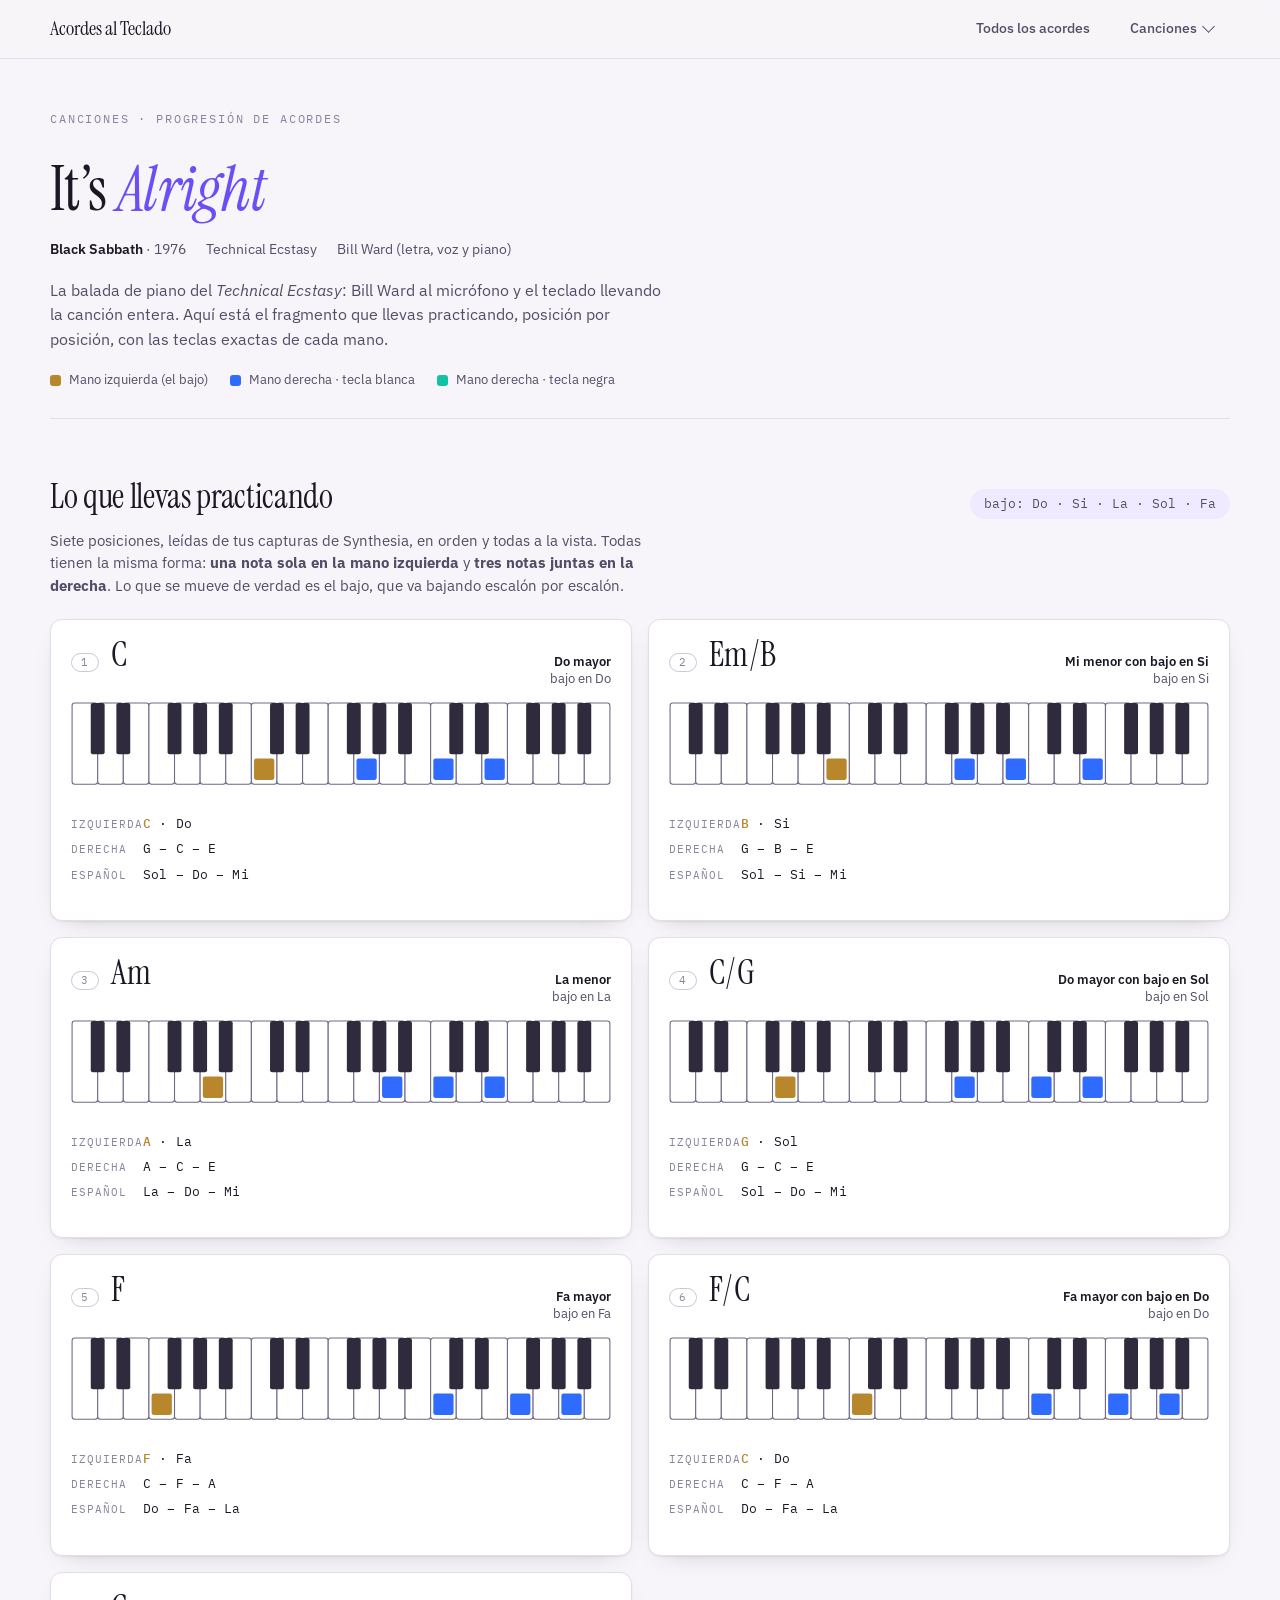
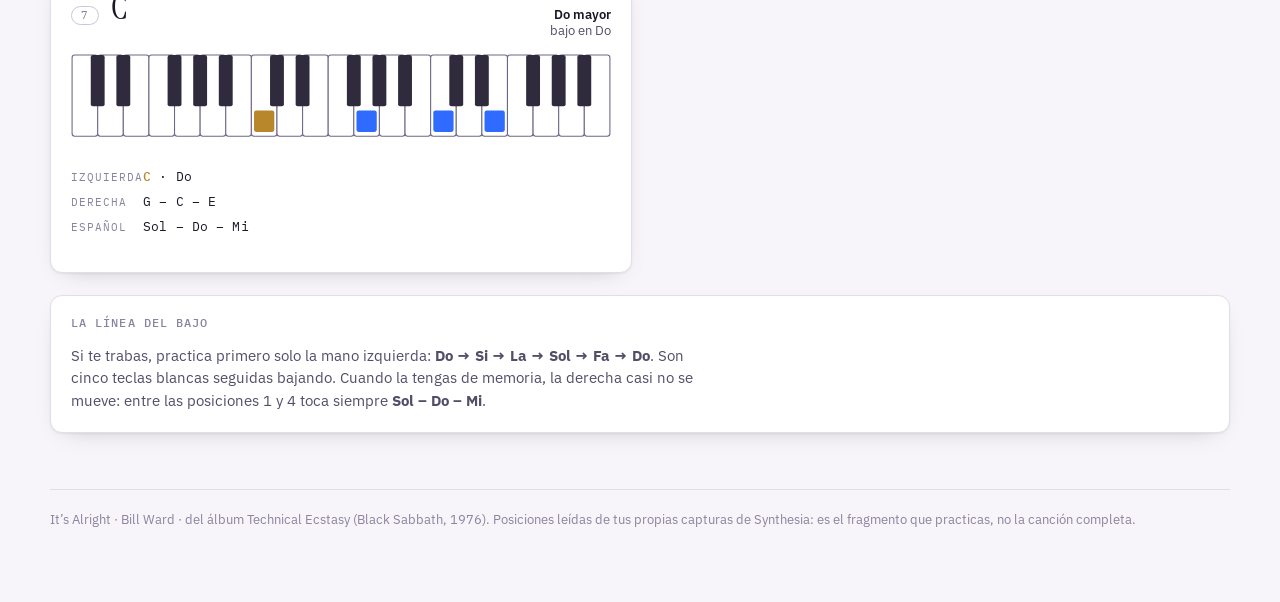
==== its-alright.html @ 82f92e41 "Add nav menu and It's Alright song page Extract the shared CSS into styles.css and the chord data, k" ====
<!doctype html>
<html lang="es">
<head>
<meta charset="utf-8">
<meta name="viewport" content="width=device-width, initial-scale=1, viewport-fit=cover">
<title>It’s Alright · Acordes al Teclado</title>
<link rel="stylesheet" href="https://fonts.googleapis.com/css2?family=Instrument+Serif:ital@0;1&family=IBM+Plex+Sans:wght@400;500;600&family=IBM+Plex+Mono:wght@400;500&display=swap">
<link rel="stylesheet" href="styles.css">
</head>
<body>

<nav class="site-nav">
  <div class="bar">
    <a class="brand" href="acordes-piano.html">Acordes al Teclado</a>
    <ul class="nav-list">
      <li><a class="nav-link" href="acordes-piano.html">Todos los acordes</a></li>
      <li class="drop">
        <button type="button" aria-expanded="false" aria-controls="menu-canciones">Canciones <i class="caret"></i></button>
        <ul class="menu" id="menu-canciones">
          <li><a href="its-alright.html" aria-current="page">It&rsquo;s Alright <small>Black Sabbath</small></a></li>
        </ul>
      </li>
    </ul>
  </div>
</nav>

<div class="wrap">

  <header class="hero song-head">
    <p class="eyebrow">Canciones · progresión de acordes</p>
    <h1>It’s <em>Alright</em></h1>
    <div class="meta">
      <span><b>Black Sabbath</b> · 1976</span>
      <span>Technical Ecstasy</span>
      <span>Bill Ward (letra, voz y piano)</span>
    </div>
    <p class="lede">La balada de piano del <i>Technical Ecstasy</i>: Bill Ward al micrófono y el teclado llevando la canción entera. Aquí está el fragmento que llevas practicando, posición por posición, con las teclas exactas de cada mano.</p>
    <div class="legend">
      <span><i class="dot r"></i> Mano izquierda (el bajo)</span>
      <span><i class="dot"></i> Mano derecha · tecla blanca</span>
      <span><i class="dot b"></i> Mano derecha · tecla negra</span>
    </div>
  </header>

  <section>
    <div class="sec-head">
      <h2>Lo que llevas practicando</h2>
      <span class="formula" id="bassline">bajo: Do · Si · La · Sol · Fa</span>
    </div>
    <p class="sec-note">Siete posiciones, leídas de tus capturas de Synthesia, en orden y todas a la vista. Todas tienen la misma forma: <b>una nota sola en la mano izquierda</b> y <b>tres notas juntas en la derecha</b>. Lo que se mueve de verdad es el bajo, que va bajando escalón por escalón.</p>

    <div class="grid two" id="steps"></div>

    <div class="part" style="margin-top:22px">
      <h3>La línea del bajo</h3>
      <p class="sec-note" style="margin:0">Si te trabas, practica primero solo la mano izquierda: <b>Do → Si → La → Sol → Fa → Do</b>. Son cinco teclas blancas seguidas bajando. Cuando la tengas de memoria, la derecha casi no se mueve: entre las posiciones 1 y 4 toca siempre <b>Sol – Do – Mi</b>.</p>
    </div>
  </section>

  <footer>
    It’s Alright · Bill Ward · del álbum Technical Ecstasy (Black Sabbath, 1976). Posiciones leídas de tus propias capturas de Synthesia: es el fragmento que practicas, no la canción completa.
  </footer>
</div>

<script src="chords.js"></script>
<script src="nav.js"></script>
<script>
(function(){
  // Cada paso: bajo y mano derecha en semitonos sobre un teclado de 3 octavas
  // (octava baja = mano izquierda, las dos de arriba = mano derecha).
  var STEPS = [
    { name: "C",    es: "Do mayor",                 bass: 12, rh: [19, 24, 28] },
    { name: "Em/B", es: "Mi menor con bajo en Si",  bass: 11, rh: [19, 23, 28] },
    { name: "Am",   es: "La menor",                 bass: 9,  rh: [21, 24, 28] },
    { name: "C/G",  es: "Do mayor con bajo en Sol", bass: 7,  rh: [19, 24, 28] },
    { name: "F",    es: "Fa mayor",                 bass: 5,  rh: [24, 29, 33] },
    { name: "F/C",  es: "Fa mayor con bajo en Do",  bass: 12, rh: [24, 29, 33] },
    { name: "C",    es: "Do mayor",                 bass: 12, rh: [19, 24, 28] }
  ];

  function en(st){ return st.map(Acordes.nameEn).join(' – '); }
  function es(st){ return st.map(Acordes.nameEs).join(' – '); }

  function card(s, i){
    return '<article class="chord">' +
      '<div class="chord-top">' +
        '<div class="sym"><span class="step-n">' + (i + 1) + '</span>' + s.name + '</div>' +
        '<div class="es"><strong>' + s.es + '</strong>bajo en ' + Acordes.nameEs(s.bass) + '</div>' +
      '</div>' +
      Acordes.keyboard([s.bass].concat(s.rh), 3) +
      '<dl class="rows">' +
        '<div class="row"><dt>Izquierda</dt><dd><span class="r1">' + Acordes.nameEn(s.bass) +
          '</span> · ' + Acordes.nameEs(s.bass) + '</dd></div>' +
        '<div class="row"><dt>Derecha</dt><dd>' + en(s.rh) + '</dd></div>' +
        '<div class="row"><dt>Español</dt><dd>' + es(s.rh) + '</dd></div>' +
      '</dl>' +
      '</article>';
  }

  document.getElementById('steps').innerHTML = STEPS.map(card).join('');
})();
</script>
</body>
</html>
---- styles.css ----
*{box-sizing:border-box;}
  html{color-scheme:light dark;}
  body{margin:0;}
  img,svg{max-width:100%;}
  [hidden]{display:none!important;}

  :root{
    --ink:#1b1826;
    --ink-soft:#544d68;
    --ink-faint:#8b829f;
    --paper:#f7f5f9;
    --surface:#ffffff;
    --line:#e2dee9;
    --line-strong:#cdc6da;
    --accent:#6c4df6;
    --accent-soft:#efeaff;
    --brass:#b8862b;
    --key-white:#ffffff;
    --key-black:#2f2b3d;
    --key-edge:#6f6885;
    --key-on:#2f6bff;
    --key-on-black:#13c2a6;
    --shadow:0 1px 2px rgba(27,24,38,.06), 0 8px 24px -16px rgba(27,24,38,.35);
    color-scheme: light;
  }
  @media (prefers-color-scheme: dark){
    :root:not([data-theme="light"]){
      --ink:#efecf6;
      --ink-soft:#b3abc6;
      --ink-faint:#837a97;
      --paper:#131120;
      --surface:#1c1930;
      --line:#2e2945;
      --line-strong:#413a5e;
      --accent:#a48dff;
      --accent-soft:#2a2350;
      --brass:#e0b45f;
      --key-white:#e8e5f0;
      --key-black:#3b3650;
      --key-edge:#7d7596;
      --key-on:#5b8cff;
      --key-on-black:#1fd8b9;
      --shadow:0 1px 2px rgba(0,0,0,.4), 0 10px 28px -18px rgba(0,0,0,.9);
      color-scheme: dark;
    }
  }
  :root[data-theme="dark"]{
    --ink:#efecf6;
    --ink-soft:#b3abc6;
    --ink-faint:#837a97;
    --paper:#131120;
    --surface:#1c1930;
    --line:#2e2945;
    --line-strong:#413a5e;
    --accent:#a48dff;
    --accent-soft:#2a2350;
    --brass:#e0b45f;
    --key-white:#e8e5f0;
    --key-black:#3b3650;
    --key-edge:#7d7596;
    --key-on:#5b8cff;
    --key-on-black:#1fd8b9;
    --shadow:0 1px 2px rgba(0,0,0,.4), 0 10px 28px -18px rgba(0,0,0,.9);
    color-scheme: dark;
  }

  body{
    background:var(--paper);
    color:var(--ink);
    font-family:"IBM Plex Sans", system-ui, -apple-system, "Segoe UI", sans-serif;
    font-size:15px;
    line-height:1.55;
    -webkit-font-smoothing:antialiased;
  }
  .wrap{
    max-width:1220px;
    margin:0 auto;
    padding-inline:20px;
    padding-block:40px 72px;
  }

  /* ---------- encabezado ---------- */
  header.hero{
    display:grid;
    gap:18px;
    padding-bottom:28px;
    border-bottom:1px solid var(--line);
  }
  .eyebrow{
    font-family:"IBM Plex Mono", ui-monospace, monospace;
    font-size:11.5px;
    letter-spacing:.16em;
    text-transform:uppercase;
    color:var(--ink-faint);
  }
  h1{
    font-family:"Instrument Serif", Georgia, serif;
    font-weight:400;
    font-size:clamp(38px, 7vw, 62px);
    line-height:1.02;
    margin:0;
    text-wrap:balance;
    letter-spacing:-.01em;
  }
  h1 em{ color:var(--accent); font-style:italic; }
  .lede{
    max-width:62ch;
    color:var(--ink-soft);
    margin:0;
    font-size:16px;
  }
  .legend{
    display:flex;
    flex-wrap:wrap;
    gap:10px 22px;
    align-items:center;
    font-size:13px;
    color:var(--ink-soft);
  }
  .legend span{ display:inline-flex; align-items:center; gap:8px; }
  .dot{ width:11px; height:11px; border-radius:3px; background:var(--key-on); }
  .dot.b{ background:var(--key-on-black); }
  .dot.r{ background:var(--brass); }

  /* ---------- secciones ---------- */
  section{ margin-top:52px; }
  .sec-head{
    display:flex;
    align-items:baseline;
    justify-content:space-between;
    gap:16px;
    flex-wrap:wrap;
    margin-bottom:6px;
  }
  h2{
    font-family:"Instrument Serif", Georgia, serif;
    font-weight:400;
    font-size:clamp(26px, 4vw, 34px);
    margin:0;
    letter-spacing:-.01em;
  }
  .formula{
    font-family:"IBM Plex Mono", ui-monospace, monospace;
    font-size:12.5px;
    color:var(--ink-soft);
    background:var(--accent-soft);
    border-radius:999px;
    padding:5px 14px;
  }
  .sec-note{
    color:var(--ink-soft);
    margin:0 0 22px;
    max-width:70ch;
    font-size:14.5px;
  }

  .minor-divider,
  .major-divider{
    display:flex;
    align-items:center;
    gap:14px;
    margin:34px 0 18px;
    color:var(--ink);
  }
  .minor-divider::before,
  .minor-divider::after,
  .major-divider::before,
  .major-divider::after{
    content:"";
    height:1px;
    background:var(--line-strong);
    flex:1;
  }
  .minor-divider span,
  .major-divider span{
    font-family:"IBM Plex Mono", ui-monospace, monospace;
    font-size:12px;
    font-weight:500;
    letter-spacing:.08em;
    text-transform:uppercase;
  }

  /* ---------- rejilla de acordes ---------- */
  .grid{
    display:grid;
    grid-template-columns:repeat(3, minmax(0, 1fr));
    gap:16px;
  }
  @media (max-width:900px){
    .grid{ grid-template-columns:repeat(2, minmax(0, 1fr)); }
  }
  @media (max-width:600px){
    .grid{ grid-template-columns:minmax(0, 1fr); }
  }
  .chord{
    background:var(--surface);
    border:1px solid var(--line);
    border-radius:12px;
    padding:14px 15px 15px;
    display:grid;
    gap:11px;
    align-content:start;
    box-shadow:var(--shadow);
  }
  .chord-top{
    display:flex;
    align-items:baseline;
    justify-content:space-between;
    gap:10px;
  }
  .sym{
    font-family:"Instrument Serif", Georgia, serif;
    font-size:30px;
    line-height:1;
    letter-spacing:.01em;
  }
  .sym sub{
    font-family:"IBM Plex Sans", sans-serif;
    font-size:13px;
    letter-spacing:.02em;
    vertical-align:baseline;
  }
  .es{
    font-size:13px;
    color:var(--ink-soft);
    text-align:right;
    line-height:1.3;
  }
  .es strong{ color:var(--ink); font-weight:600; display:block; }
  .kb{ display:block; width:100%; max-width:392px; height:auto; margin-inline:auto; }
  .rows{ display:grid; gap:5px; }
  .row{
    display:grid;
    grid-template-columns:62px 1fr;
    gap:10px;
    align-items:baseline;
    font-size:13px;
  }
  .row dt{
    font-family:"IBM Plex Mono", ui-monospace, monospace;
    font-size:10.5px;
    letter-spacing:.09em;
    text-transform:uppercase;
    color:var(--ink-faint);
  }
  .row dd{
    margin:0;
    font-family:"IBM Plex Mono", ui-monospace, monospace;
    font-variant-numeric:tabular-nums;
    letter-spacing:.01em;
  }
  .row dd .r1{ color:var(--brass); font-weight:500; }
  .alt{
    font-size:12px;
    color:var(--ink-faint);
    border-top:1px dashed var(--line-strong);
    padding-top:8px;
    margin:0;
  }

  /* ---------- selector ---------- */
  .controls{
    display:flex;
    flex-wrap:wrap;
    gap:14px 18px;
    align-items:center;
    margin-bottom:26px;
  }
  .seg{
    display:inline-flex;
    background:var(--surface);
    border:1px solid var(--line-strong);
    border-radius:999px;
    padding:3px;
    gap:3px;
  }
  .seg button{
    font:inherit;
    font-size:14px;
    font-weight:500;
    color:var(--ink-soft);
    background:none;
    border:0;
    border-radius:999px;
    padding:7px 20px;
    cursor:pointer;
  }
  .seg button[aria-pressed="true"]{
    background:var(--accent);
    color:#fff;
  }
  .roots{
    display:flex;
    flex-wrap:wrap;
    gap:7px;
  }
  .roots button{
    font-family:"IBM Plex Mono", ui-monospace, monospace;
    font-size:14px;
    min-width:48px;
    padding:8px 10px;
    color:var(--ink);
    background:var(--surface);
    border:1px solid var(--line-strong);
    border-radius:9px;
    cursor:pointer;
    transition:background .12s ease, border-color .12s ease;
  }
  .roots button:hover{ border-color:var(--accent); }
  .roots button[aria-pressed="true"]{
    background:var(--accent);
    border-color:var(--accent);
    color:#fff;
    font-weight:500;
  }
  .seg button:focus-visible,
  .roots button:focus-visible,
  .ghost:focus-visible{ outline:2px solid var(--accent); outline-offset:2px; }

  .stage .chord{
    padding:22px 24px 24px;
    gap:16px;
  }
  .stage .kb{ max-width:620px; margin-inline:0; }
  .stage .sym{ font-size:52px; }
  .stage .es{ font-size:15px; }
  .stage .row{ grid-template-columns:96px 1fr; font-size:15px; }
  .stage .row dt{ font-size:11px; }

  .ghost{
    font:inherit;
    font-size:13.5px;
    color:var(--ink-soft);
    background:none;
    border:1px solid var(--line-strong);
    border-radius:999px;
    padding:6px 16px;
    cursor:pointer;
  }
  .ghost:hover{ border-color:var(--accent); color:var(--ink); }
  @media (prefers-reduced-motion:reduce){
    .roots button{ transition:none; }
  }

  footer{
    margin-top:56px;
    padding-top:20px;
    border-top:1px solid var(--line);
    font-size:13px;
    color:var(--ink-faint);
  }
  @media (max-width:420px){
    .row{ grid-template-columns:56px 1fr; }
    .sym{ font-size:26px; }
  }

  /* ---------- navegación ---------- */
  .site-nav{
    position:sticky;
    top:0;
    z-index:20;
    background:color-mix(in srgb, var(--paper) 88%, transparent);
    backdrop-filter:saturate(140%) blur(10px);
    border-bottom:1px solid var(--line);
  }
  .site-nav .bar{
    position:relative;
    max-width:1220px;
    margin:0 auto;
    padding:10px 20px;
    display:flex;
    align-items:center;
    gap:18px;
    flex-wrap:wrap;
  }
  .brand{
    font-family:"Instrument Serif", Georgia, serif;
    font-size:20px;
    color:var(--ink);
    text-decoration:none;
    margin-right:auto;
  }
  .brand:hover{ color:var(--accent); }
  .nav-list{
    list-style:none;
    display:flex;
    align-items:center;
    gap:6px;
    margin:0;
    padding:0;
  }
  .nav-list > li{ position:relative; }
  .nav-link,
  .nav-list .drop > button{
    font:inherit;
    font-size:14px;
    font-weight:500;
    color:var(--ink-soft);
    background:none;
    border:1px solid transparent;
    border-radius:999px;
    padding:7px 16px;
    cursor:pointer;
    text-decoration:none;
    display:inline-flex;
    align-items:center;
    gap:7px;
  }
  .nav-link:hover,
  .nav-list .drop > button:hover{
    color:var(--ink);
    border-color:var(--line-strong);
  }
  .nav-link[aria-current="page"]{
    background:var(--accent);
    border-color:var(--accent);
    color:#fff;
  }
  .nav-list .drop > button[aria-expanded="true"]{
    color:var(--ink);
    border-color:var(--line-strong);
  }
  .caret{
    width:9px;
    height:9px;
    border-right:1.6px solid currentColor;
    border-bottom:1.6px solid currentColor;
    transform:translateY(-2px) rotate(45deg);
    transition:transform .14s ease;
  }
  .drop > button[aria-expanded="true"] .caret{ transform:translateY(1px) rotate(-135deg); }
  .menu{
    position:absolute;
    right:0;
    top:calc(100% + 8px);
    min-width:210px;
    list-style:none;
    margin:0;
    padding:6px;
    background:var(--surface);
    border:1px solid var(--line-strong);
    border-radius:12px;
    box-shadow:var(--shadow);
  }
  .menu a{
    display:block;
    padding:8px 12px;
    border-radius:8px;
    font-size:14px;
    color:var(--ink);
    text-decoration:none;
  }
  .menu a small{
    display:block;
    font-size:12px;
    color:var(--ink-faint);
  }
  .menu a:hover{ background:var(--accent-soft); }
  .menu a[aria-current="page"]{ background:var(--accent); color:#fff; }
  .menu a[aria-current="page"] small{ color:rgba(255,255,255,.8); }
  .nav-link:focus-visible,
  .drop > button:focus-visible,
  .menu a:focus-visible{ outline:2px solid var(--accent); outline-offset:2px; }
  @media (max-width:600px){
    .site-nav .bar{ gap:10px; }
    .brand{ font-size:18px; width:100%; margin-right:0; }
    .nav-list{ width:100%; }
    .nav-list .drop{ position:static; }
    .menu{ left:20px; right:20px; min-width:0; }
  }
  @media (prefers-reduced-motion:reduce){
    .caret{ transition:none; }
  }

  /* ---------- canciones ---------- */
  .song-head .meta{
    display:flex;
    flex-wrap:wrap;
    gap:8px 20px;
    font-size:13.5px;
    color:var(--ink-soft);
  }
  .song-head .meta b{ color:var(--ink); font-weight:600; }
  .part{
    background:var(--surface);
    border:1px solid var(--line);
    border-radius:12px;
    box-shadow:var(--shadow);
    padding:18px 20px 20px;
    margin-bottom:16px;
  }
  .part h3{
    font-family:"IBM Plex Mono", ui-monospace, monospace;
    font-size:12px;
    font-weight:500;
    letter-spacing:.09em;
    text-transform:uppercase;
    color:var(--ink-faint);
    margin:0 0 12px;
  }
  .prog{
    display:flex;
    flex-wrap:wrap;
    gap:8px;
    align-items:stretch;
    font-family:"IBM Plex Mono", ui-monospace, monospace;
  }
  .prog .bar-sep{
    align-self:center;
    color:var(--line-strong);
    font-size:18px;
  }
  .prog button{
    font:inherit;
    font-size:17px;
    color:var(--ink);
    background:var(--paper);
    border:1px solid var(--line-strong);
    border-radius:10px;
    padding:9px 14px;
    cursor:pointer;
    display:grid;
    gap:2px;
    justify-items:start;
    text-align:left;
    min-width:74px;
  }
  .prog button:hover{ border-color:var(--accent); }
  .prog button[aria-pressed="true"]{
    background:var(--accent);
    border-color:var(--accent);
    color:#fff;
  }
  .prog button em{
    font-family:"IBM Plex Sans", sans-serif;
    font-style:normal;
    font-size:11px;
    letter-spacing:.06em;
    color:var(--ink-faint);
  }
  .prog button[aria-pressed="true"] em{ color:rgba(255,255,255,.82); }
  .prog button:focus-visible{ outline:2px solid var(--accent); outline-offset:2px; }
  .lyric{
    margin:12px 0 0;
    font-size:14px;
    color:var(--ink-soft);
    font-style:italic;
  }
  .key-pick{
    display:flex;
    flex-wrap:wrap;
    gap:10px 14px;
    align-items:center;
    margin-bottom:22px;
  }
  .key-pick .label{
    font-family:"IBM Plex Mono", ui-monospace, monospace;
    font-size:11px;
    letter-spacing:.09em;
    text-transform:uppercase;
    color:var(--ink-faint);
  }
  .warn{
    margin:0 0 22px;
    max-width:70ch;
    font-size:14px;
    color:var(--ink-soft);
    background:var(--accent-soft);
    border:1px solid var(--line-strong);
    border-left:3px solid var(--accent);
    border-radius:10px;
    padding:12px 16px;
  }
  .warn b{ color:var(--ink); }
  .stage{ margin-top:22px; }
  .grid.two{ grid-template-columns:repeat(2, minmax(0, 1fr)); }
  @media (max-width:820px){
    .grid.two{ grid-template-columns:minmax(0, 1fr); }
  }
  .grid.two .chord{ padding:18px 20px 20px; gap:14px; }
  .grid.two .kb{ max-width:none; }
  .grid.two .sym{ font-size:34px; display:flex; align-items:baseline; gap:12px; }
  .step-n{
    font-family:"IBM Plex Mono", ui-monospace, monospace;
    font-size:11px;
    letter-spacing:.08em;
    color:var(--ink-faint);
    border:1px solid var(--line-strong);
    border-radius:999px;
    padding:3px 9px;
  }
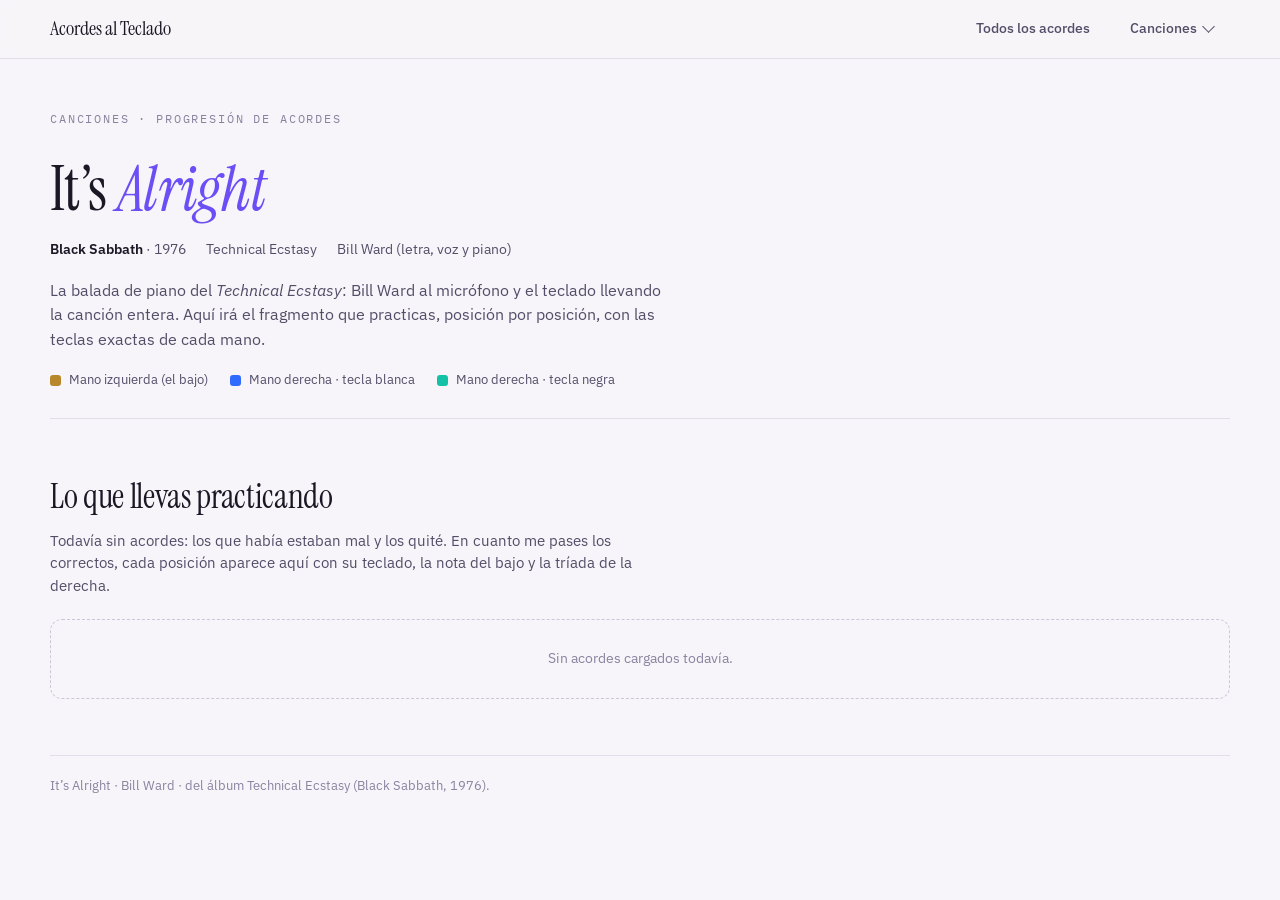
==== commit 0db09c7f: "Remove the It's Alright chords The positions read from the screenshots were wrong, so drop them. The" ====
--- a/its-alright.html
+++ b/its-alright.html
@@ -34,7 +34,7 @@
       <span>Technical Ecstasy</span>
       <span>Bill Ward (letra, voz y piano)</span>
     </div>
-    <p class="lede">La balada de piano del <i>Technical Ecstasy</i>: Bill Ward al micrófono y el teclado llevando la canción entera. Aquí está el fragmento que llevas practicando, posición por posición, con las teclas exactas de cada mano.</p>
+    <p class="lede">La balada de piano del <i>Technical Ecstasy</i>: Bill Ward al micrófono y el teclado llevando la canción entera. Aquí irá el fragmento que practicas, posición por posición, con las teclas exactas de cada mano.</p>
     <div class="legend">
       <span><i class="dot r"></i> Mano izquierda (el bajo)</span>
       <span><i class="dot"></i> Mano derecha · tecla blanca</span>
@@ -45,20 +45,14 @@
   <section>
     <div class="sec-head">
       <h2>Lo que llevas practicando</h2>
-      <span class="formula" id="bassline">bajo: Do · Si · La · Sol · Fa</span>
     </div>
-    <p class="sec-note">Siete posiciones, leídas de tus capturas de Synthesia, en orden y todas a la vista. Todas tienen la misma forma: <b>una nota sola en la mano izquierda</b> y <b>tres notas juntas en la derecha</b>. Lo que se mueve de verdad es el bajo, que va bajando escalón por escalón.</p>
+    <p class="sec-note">Todavía sin acordes: los que había estaban mal y los quité. En cuanto me pases los correctos, cada posición aparece aquí con su teclado, la nota del bajo y la tríada de la derecha.</p>
 
     <div class="grid two" id="steps"></div>
-
-    <div class="part" style="margin-top:22px">
-      <h3>La línea del bajo</h3>
-      <p class="sec-note" style="margin:0">Si te trabas, practica primero solo la mano izquierda: <b>Do → Si → La → Sol → Fa → Do</b>. Son cinco teclas blancas seguidas bajando. Cuando la tengas de memoria, la derecha casi no se mueve: entre las posiciones 1 y 4 toca siempre <b>Sol – Do – Mi</b>.</p>
-    </div>
   </section>
 
   <footer>
-    It’s Alright · Bill Ward · del álbum Technical Ecstasy (Black Sabbath, 1976). Posiciones leídas de tus propias capturas de Synthesia: es el fragmento que practicas, no la canción completa.
+    It’s Alright · Bill Ward · del álbum Technical Ecstasy (Black Sabbath, 1976).
   </footer>
 </div>
 
@@ -68,15 +62,8 @@
 (function(){
   // Cada paso: bajo y mano derecha en semitonos sobre un teclado de 3 octavas
   // (octava baja = mano izquierda, las dos de arriba = mano derecha).
-  var STEPS = [
-    { name: "C",    es: "Do mayor",                 bass: 12, rh: [19, 24, 28] },
-    { name: "Em/B", es: "Mi menor con bajo en Si",  bass: 11, rh: [19, 23, 28] },
-    { name: "Am",   es: "La menor",                 bass: 9,  rh: [21, 24, 28] },
-    { name: "C/G",  es: "Do mayor con bajo en Sol", bass: 7,  rh: [19, 24, 28] },
-    { name: "F",    es: "Fa mayor",                 bass: 5,  rh: [24, 29, 33] },
-    { name: "F/C",  es: "Fa mayor con bajo en Do",  bass: 12, rh: [24, 29, 33] },
-    { name: "C",    es: "Do mayor",                 bass: 12, rh: [19, 24, 28] }
-  ];
+  // Pendiente: rellenar con los acordes correctos.
+  var STEPS = [];
 
   function en(st){ return st.map(Acordes.nameEn).join(' – '); }
   function es(st){ return st.map(Acordes.nameEs).join(' – '); }
@@ -97,7 +84,10 @@
       '</article>';
   }
 
-  document.getElementById('steps').innerHTML = STEPS.map(card).join('');
+  var box = document.getElementById('steps');
+  box.innerHTML = STEPS.length
+    ? STEPS.map(card).join('')
+    : '<p class="empty">Sin acordes cargados todavía.</p>';
 })();
 </script>
 </body>
--- a/styles.css
+++ b/styles.css
@@ -589,3 +589,13 @@
     border-radius:999px;
     padding:3px 9px;
   }
+  .empty{
+    grid-column:1 / -1;
+    margin:0;
+    padding:28px 20px;
+    text-align:center;
+    color:var(--ink-faint);
+    font-size:14px;
+    border:1px dashed var(--line-strong);
+    border-radius:12px;
+  }
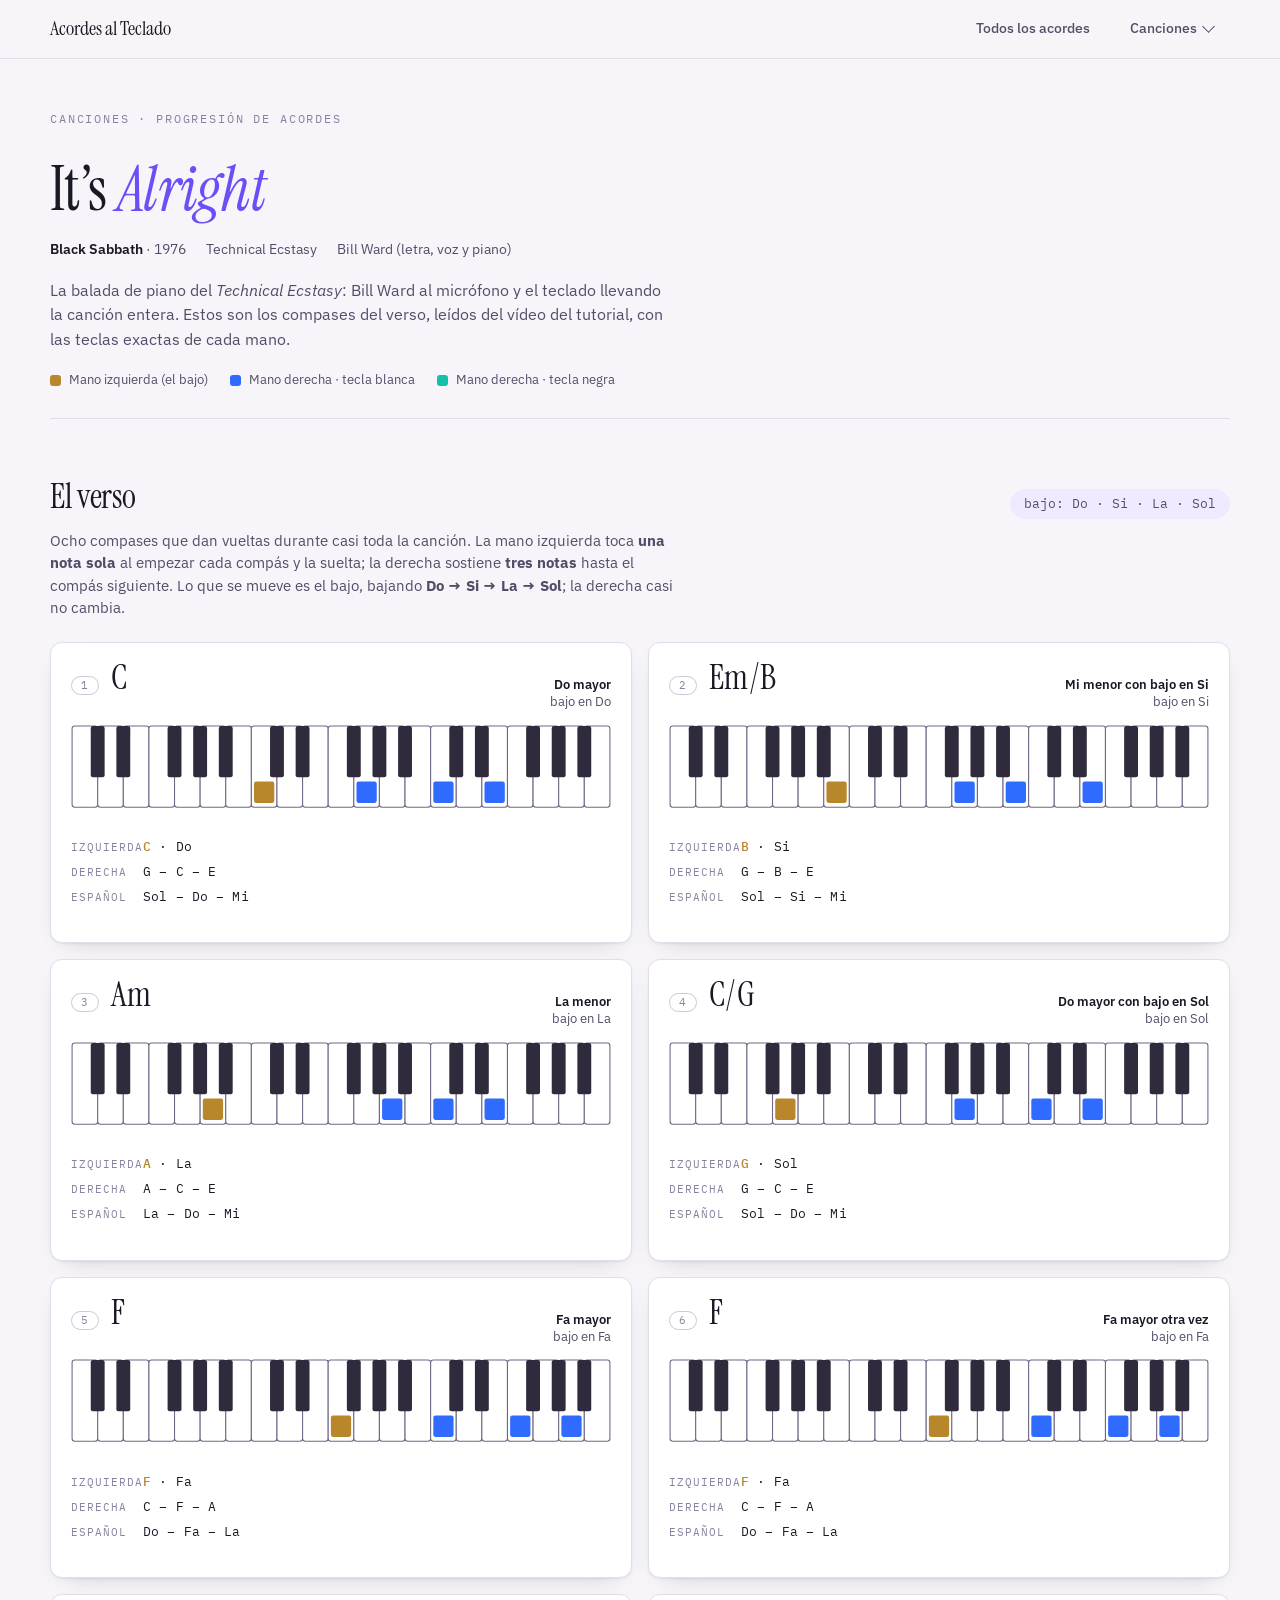
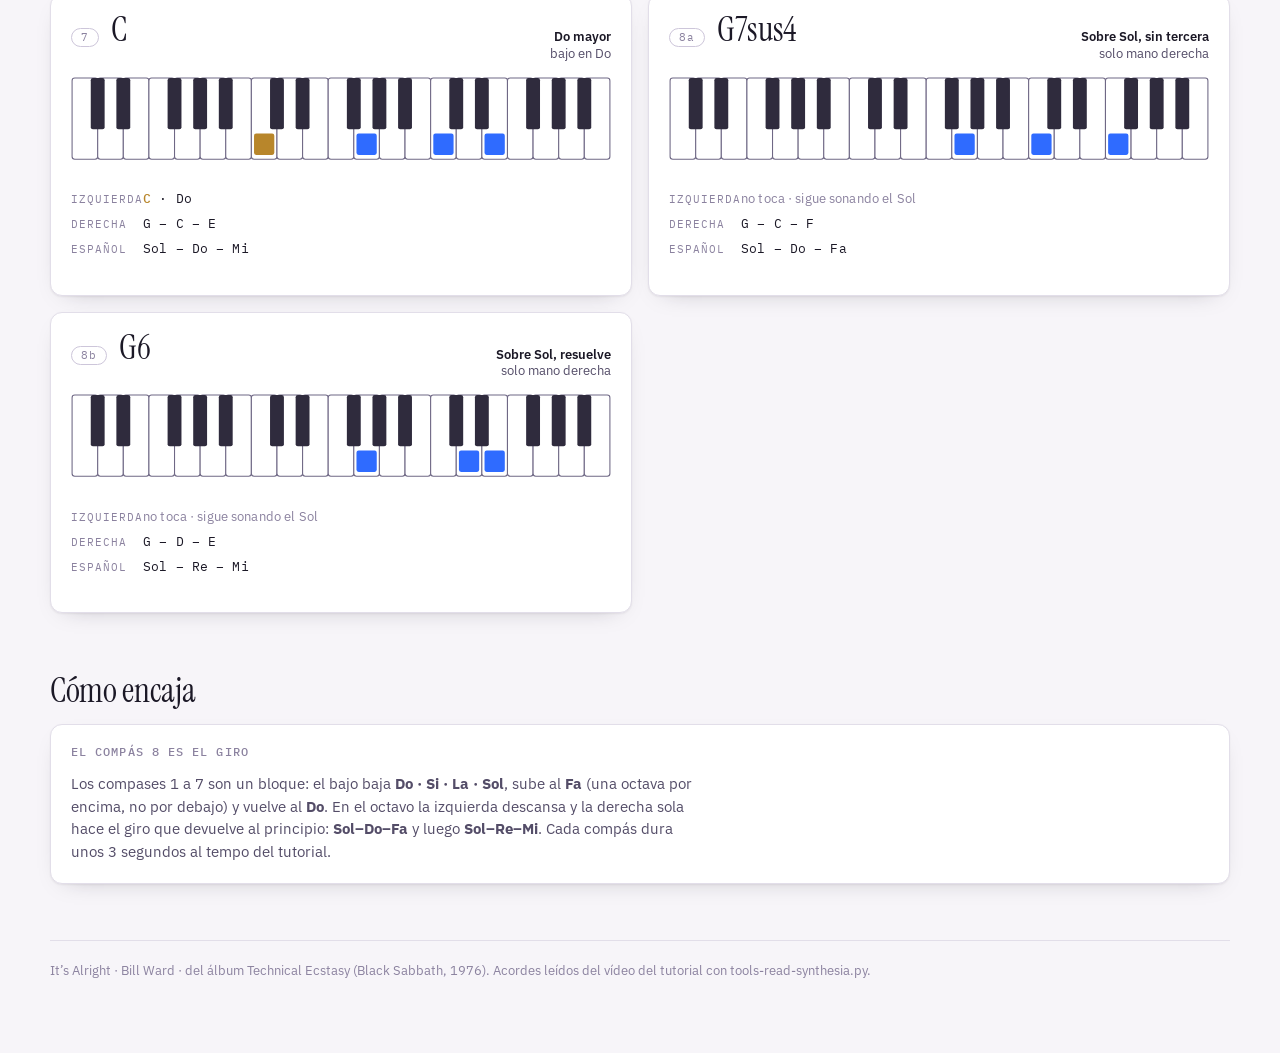
==== commit 351236d1: "Read the It's Alright verse from the tutorial video Teach tools-read-synthesia.py to decode video: c" ====
--- a/its-alright.html
+++ b/its-alright.html
@@ -34,7 +34,7 @@
       <span>Technical Ecstasy</span>
       <span>Bill Ward (letra, voz y piano)</span>
     </div>
-    <p class="lede">La balada de piano del <i>Technical Ecstasy</i>: Bill Ward al micrófono y el teclado llevando la canción entera. Aquí irá el fragmento que practicas, posición por posición, con las teclas exactas de cada mano.</p>
+    <p class="lede">La balada de piano del <i>Technical Ecstasy</i>: Bill Ward al micrófono y el teclado llevando la canción entera. Estos son los compases del verso, leídos del vídeo del tutorial, con las teclas exactas de cada mano.</p>
     <div class="legend">
       <span><i class="dot r"></i> Mano izquierda (el bajo)</span>
       <span><i class="dot"></i> Mano derecha · tecla blanca</span>
@@ -44,15 +44,24 @@
 
   <section>
     <div class="sec-head">
-      <h2>Lo que llevas practicando</h2>
+      <h2>El verso</h2>
+      <span class="formula">bajo: Do · Si · La · Sol</span>
     </div>
-    <p class="sec-note">Todavía sin acordes: los que había estaban mal y los quité. En cuanto me pases los correctos, cada posición aparece aquí con su teclado, la nota del bajo y la tríada de la derecha.</p>
+    <p class="sec-note">Ocho compases que dan vueltas durante casi toda la canción. La mano izquierda toca <b>una nota sola</b> al empezar cada compás y la suelta; la derecha sostiene <b>tres notas</b> hasta el compás siguiente. Lo que se mueve es el bajo, bajando <b>Do → Si → La → Sol</b>; la derecha casi no cambia.</p>
 
     <div class="grid two" id="steps"></div>
   </section>
 
+  <section>
+    <div class="sec-head"><h2>Cómo encaja</h2></div>
+    <div class="part">
+      <h3>El compás 8 es el giro</h3>
+      <p class="sec-note" style="margin:0">Los compases 1 a 7 son un bloque: el bajo baja <b>Do · Si · La · Sol</b>, sube al <b>Fa</b> (una octava por encima, no por debajo) y vuelve al <b>Do</b>. En el octavo la izquierda descansa y la derecha sola hace el giro que devuelve al principio: <b>Sol–Do–Fa</b> y luego <b>Sol–Re–Mi</b>. Cada compás dura unos 3 segundos al tempo del tutorial.</p>
+    </div>
+  </section>
+
   <footer>
-    It’s Alright · Bill Ward · del álbum Technical Ecstasy (Black Sabbath, 1976).
+    It’s Alright · Bill Ward · del álbum Technical Ecstasy (Black Sabbath, 1976). Acordes leídos del vídeo del tutorial con tools-read-synthesia.py.
   </footer>
 </div>
 
@@ -63,21 +72,36 @@
   // Cada paso: bajo y mano derecha en semitonos sobre un teclado de 3 octavas
   // (octava baja = mano izquierda, las dos de arriba = mano derecha).
   // Pendiente: rellenar con los acordes correctos.
-  var STEPS = [];
+  var STEPS = [
+    { n: "1", name: "C",       es: "Do mayor",                    bass: 12,   rh: [19, 24, 28] },
+    { n: "2", name: "Em/B",    es: "Mi menor con bajo en Si",     bass: 11,   rh: [19, 23, 28] },
+    { n: "3", name: "Am",      es: "La menor",                    bass: 9,    rh: [21, 24, 28] },
+    { n: "4", name: "C/G",     es: "Do mayor con bajo en Sol",    bass: 7,    rh: [19, 24, 28] },
+    { n: "5", name: "F",       es: "Fa mayor",                    bass: 17,   rh: [24, 29, 33] },
+    { n: "6", name: "F",       es: "Fa mayor otra vez",           bass: 17,   rh: [24, 29, 33] },
+    { n: "7", name: "C",       es: "Do mayor",                    bass: 12,   rh: [19, 24, 28] },
+    { n: "8a", name: "G7sus4", es: "Sobre Sol, sin tercera",      bass: null, rh: [19, 24, 29] },
+    { n: "8b", name: "G6",     es: "Sobre Sol, resuelve",         bass: null, rh: [19, 26, 28] }
+  ];
 
   function en(st){ return st.map(Acordes.nameEn).join(' – '); }
   function es(st){ return st.map(Acordes.nameEs).join(' – '); }
 
-  function card(s, i){
+  function card(s){
+    var izq = s.bass === null
+      ? '<span class="muted">no toca · sigue sonando el Sol</span>'
+      : '<span class="r1">' + Acordes.nameEn(s.bass) + '</span> · ' + Acordes.nameEs(s.bass);
+    var keys = (s.bass === null ? [] : [s.bass]).concat(s.rh);
     return '<article class="chord">' +
       '<div class="chord-top">' +
-        '<div class="sym"><span class="step-n">' + (i + 1) + '</span>' + s.name + '</div>' +
-        '<div class="es"><strong>' + s.es + '</strong>bajo en ' + Acordes.nameEs(s.bass) + '</div>' +
+        '<div class="sym"><span class="step-n">' + s.n + '</span>' + s.name + '</div>' +
+        '<div class="es"><strong>' + s.es + '</strong>' +
+          (s.bass === null ? 'solo mano derecha' : 'bajo en ' + Acordes.nameEs(s.bass)) +
+        '</div>' +
       '</div>' +
-      Acordes.keyboard([s.bass].concat(s.rh), 3) +
+      Acordes.keyboard(keys, 3, s.bass === null) +
       '<dl class="rows">' +
-        '<div class="row"><dt>Izquierda</dt><dd><span class="r1">' + Acordes.nameEn(s.bass) +
-          '</span> · ' + Acordes.nameEs(s.bass) + '</dd></div>' +
+        '<div class="row"><dt>Izquierda</dt><dd>' + izq + '</dd></div>' +
         '<div class="row"><dt>Derecha</dt><dd>' + en(s.rh) + '</dd></div>' +
         '<div class="row"><dt>Español</dt><dd>' + es(s.rh) + '</dd></div>' +
       '</dl>' +
--- a/styles.css
+++ b/styles.css
@@ -599,3 +599,4 @@
     border:1px dashed var(--line-strong);
     border-radius:12px;
   }
+  .muted{ color:var(--ink-faint); font-family:"IBM Plex Sans", sans-serif; font-size:12.5px; }
